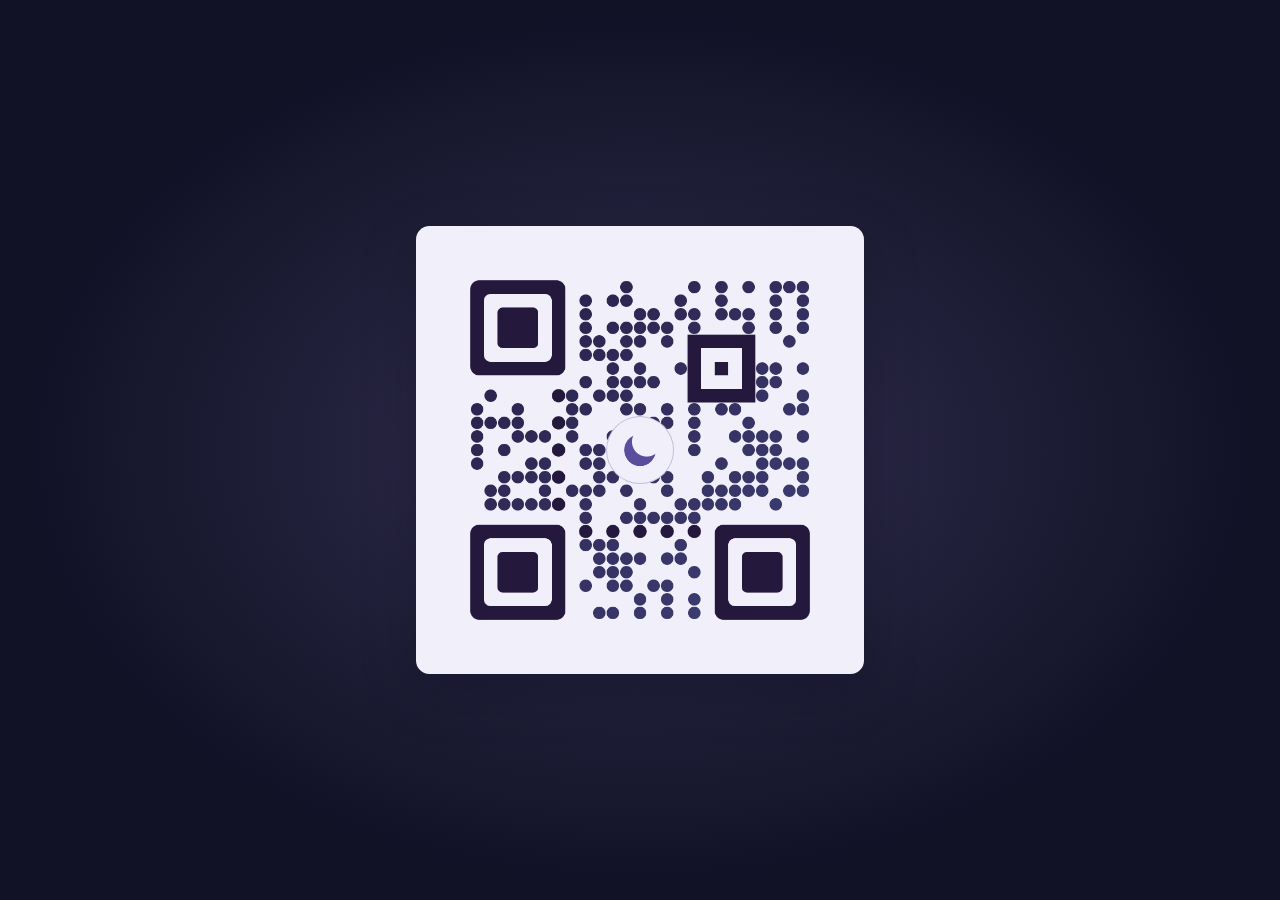
==== index.html @ 36f37d0b "fix: keep DevTools QR codes upright for reliable decoding" ====
<!doctype html>
<html lang="ja">
<head>
  <meta charset="utf-8">
  <meta name="viewport" content="width=device-width, initial-scale=1">
  <meta name="description" content="ブラウザの現在時刻を、秒ごとに姿を変える二次元コードで表示します。">
  <title>二次元コード時計</title>
  <link rel="stylesheet" href="./clock.css?v=8">
  <script defer src="./vendor/qrcodegen-v1.8.0.js"></script>
  <script defer src="./settings.js?v=8"></script>
  <script defer src="./clock.js?v=10"></script>
  <noscript><style>.clock, .settings-button { display: none; }</style></noscript>
</head>
<body>
  <main aria-label="二次元コード時計">
    <time class="visually-hidden" id="time"></time>
    <div class="clock" aria-hidden="true">
      <canvas id="matrix"></canvas>
      <span class="dial"></span>
    </div>
    <noscript>
      時計の表示には JavaScript が必要です。
    </noscript>
  </main>
  <button class="settings-button" id="settings-button" type="button"
    aria-label="表示設定" aria-haspopup="dialog" aria-controls="settings-drawer" aria-expanded="false">
    <span aria-hidden="true">⚙︎</span>
  </button>
  <dialog class="settings-drawer" id="settings-drawer" aria-labelledby="settings-title">
    <header class="settings-header">
      <h1 id="settings-title">設定</h1>
      <button class="close-button" id="settings-close" type="button" aria-label="設定を閉じる" autofocus>
        <span aria-hidden="true"></span>
      </button>
    </header>
    <fieldset class="style-choices">
      <legend>点の形</legend>
      <label class="style-option">
        <img src="./assets/style-round.png" alt="" width="112" height="112">
        <span>まる</span>
        <input type="radio" name="dot-style" value="round" checked>
      </label>
      <label class="style-option">
        <img src="./assets/style-square.png" alt="" width="112" height="112">
        <span>しかく</span>
        <input type="radio" name="dot-style" value="square">
      </label>
    </fieldset>
    <p class="settings-status" id="settings-status" role="status" hidden>このブラウザでは設定を保存できません。ページを開いている間は選択が反映されます。</p>
  </dialog>
</body>
</html>
---- clock.css ----
:root {
  color-scheme: light;
  --field: #dce6df;
  --glow: #faffdf;
  --paper: #f5fcf4;
  --ink: #172d2e;
  --ink-end: #28594d;
  --flash: #087b68;
  --dial: #277262;
  --shadow: #24443c;
}

:root[data-theme="dawn"] {
  --field: #ead4cc;
  --glow: #ffedc4;
  --paper: #fff8ed;
  --ink: #392135;
  --ink-end: #773b46;
  --flash: #a74626;
  --dial: #b05826;
  --shadow: #694531;
}

:root[data-theme="dusk"] {
  color-scheme: dark;
  --field: #2a2238;
  --glow: #654c6e;
  --paper: #fbf1f7;
  --ink: #322043;
  --ink-end: #6a3a63;
  --flash: #96397a;
  --dial: #985176;
  --shadow: #140d1f;
}

:root[data-theme="night"] {
  color-scheme: dark;
  --field: #111226;
  --glow: #343052;
  --paper: #f1effa;
  --ink: #24193d;
  --ink-end: #444580;
  --flash: #6351a8;
  --dial: #5a4d9b;
  --shadow: #060615;
}

body {
  margin: 0;
  background: radial-gradient(ellipse at center, var(--glow), transparent 68%), var(--field);
  color: var(--ink);
}

main {
  display: grid;
  min-height: 100vh;
  min-height: 100svh;
  place-items: center;
}

.clock {
  position: relative;
  width: min(76vw, 66vh, 28rem);
  width: min(76vw, 66svh, 28rem);
  aspect-ratio: 1;
  border-radius: 3%;
  background: var(--paper);
  box-shadow: 0 16px 56px color-mix(in srgb, var(--shadow) 23%, transparent);
}

canvas {
  display: block;
  width: 100%;
  height: 100%;
}

.dial {
  position: absolute;
  top: 50%;
  left: 50%;
  display: grid;
  width: 15.1515%;
  aspect-ratio: 1;
  place-items: center;
  border-radius: 50%;
  background: var(--paper);
  color: var(--dial);
  box-shadow: inset 0 0 0 1px color-mix(in srgb, currentColor 30%, transparent);
  transform: translate(-50%, -50%);
}

.dial::before,
.dial::after {
  content: "";
  grid-area: 1 / 1;
  width: 54%;
  aspect-ratio: 1;
  border-radius: 50%;
}

.dial::before {
  background: radial-gradient(circle closest-side, currentColor 42%, transparent 45%);
}

.dial::after {
  background: repeating-conic-gradient(from -5deg, currentColor 0deg 10deg, transparent 10deg 45deg);
  mask-image: radial-gradient(circle closest-side, transparent 65%, black 68% 98%, transparent 100%);
}

[data-theme="night"] .dial::before {
  width: 48%;
  background: currentColor;
  mask-image: radial-gradient(circle at 71% 24%, transparent 43%, black 46%);
}

[data-theme="night"] .dial::after {
  content: none;
}

.visually-hidden {
  position: absolute;
  width: 1px;
  height: 1px;
  padding: 0;
  overflow: hidden;
  clip-path: inset(50%);
  white-space: nowrap;
}


.settings-button,
.close-button {
  display: grid;
  width: 44px;
  height: 44px;
  padding: 0;
  place-items: center;
  border: 0;
  border-radius: 50%;
  color: var(--ink);
  background: transparent;
  cursor: pointer;
  -webkit-tap-highlight-color: transparent;
}

.settings-button {
  position: fixed;
  top: max(16px, env(safe-area-inset-top));
  right: max(20px, env(safe-area-inset-right));
  z-index: 1;
  background: var(--paper);
  box-shadow: 0 2px 12px color-mix(in srgb, var(--shadow) 12%, transparent);
  opacity: 0;
  pointer-events: none;
  transform: translateY(-3px);
  transition: opacity 280ms ease, transform 280ms ease;
}

.settings-button span {
  font: 28px/1 "Segoe UI Symbol", "Apple Symbols", sans-serif;
}

.settings-button.is-visible {
  opacity: 0.9;
  pointer-events: auto;
  transform: translateY(0);
}

.settings-button:hover,
.close-button:hover {
  background: color-mix(in srgb, var(--paper) 88%, var(--ink));
}

.settings-button:focus-visible,
.close-button:focus-visible,
.style-option:has(input:focus-visible) {
  outline: 2px solid var(--ink);
  outline-offset: 4px;
}

.settings-drawer {
  position: fixed;
  inset: 0 0 0 auto;
  width: min(360px, 100vw);
  height: 100vh;
  height: 100dvh;
  max-width: none;
  max-height: none;
  box-sizing: border-box;
  margin: 0;
  padding: max(24px, env(safe-area-inset-top)) 24px max(24px, env(safe-area-inset-bottom));
  border: 0;
  border-left: 1px solid color-mix(in srgb, var(--ink) 12%, transparent);
  color: var(--ink);
  background: var(--paper);
  color-scheme: light;
  font: 500 16px/1.6 "Inter", "Yu Gothic UI", "Meiryo", sans-serif;
  overflow-y: auto;
  overscroll-behavior: contain;
  opacity: 0;
  transform: translateX(100%);
  transition: transform 280ms ease, opacity 280ms ease,
    display 280ms allow-discrete, overlay 280ms allow-discrete;
}

.settings-drawer[open] {
  opacity: 1;
  transform: translateX(0);
}

.settings-drawer::backdrop {
  background: rgb(0 0 0 / 0);
  transition: background 280ms ease, display 280ms allow-discrete, overlay 280ms allow-discrete;
}

.settings-drawer[open]::backdrop {
  background: rgb(0 0 0 / 0.18);
}

@starting-style {
  .settings-drawer[open] {
    opacity: 0;
    transform: translateX(100%);
  }

  .settings-drawer[open]::backdrop {
    background: rgb(0 0 0 / 0);
  }
}

.settings-header {
  display: flex;
  align-items: center;
  justify-content: space-between;
  margin-bottom: 36px;
}

.settings-header h1 {
  margin: 0;
  font-size: 24px;
  font-weight: 600;
  letter-spacing: 0.04em;
}

.close-button span {
  position: relative;
  width: 18px;
  height: 18px;
}

.close-button span::before,
.close-button span::after {
  content: "";
  position: absolute;
  top: 8px;
  left: 0;
  width: 18px;
  height: 2px;
  border-radius: 1px;
  background: currentColor;
  transform: rotate(45deg);
}

.close-button span::after {
  transform: rotate(-45deg);
}

.style-choices {
  display: grid;
  gap: 12px;
  min-width: 0;
  margin: 0;
  padding: 0;
  border: 0;
}

.style-choices legend {
  margin-bottom: 14px;
  padding: 0;
  font-size: 15px;
  font-weight: 500;
}

.style-option {
  display: grid;
  grid-template-columns: 112px 1fr 20px;
  align-items: center;
  gap: 14px;
  padding: 12px;
  border: 2px solid color-mix(in srgb, var(--ink) 15%, transparent);
  border-radius: 12px;
  cursor: pointer;
  -webkit-tap-highlight-color: transparent;
}

.style-option:has(input:checked) {
  border-color: var(--ink);
}

.style-option img {
  display: block;
  width: 112px;
  height: 112px;
  border-radius: 8px;
}

.style-option span {
  font-size: 18px;
  white-space: nowrap;
}

.style-option input {
  width: 18px;
  height: 18px;
  margin: 0;
  accent-color: var(--ink);
}

.settings-status {
  margin-top: 20px;
  font-size: 14px;
}

@media (max-width: 340px) {
  .settings-drawer {
    padding-left: 16px;
    padding-right: 16px;
  }

  .style-option {
    gap: 10px;
  }
}

@media (prefers-reduced-motion: reduce) {
  .settings-button,
  .settings-drawer,
  .settings-drawer::backdrop {
    transition: none;
  }
}
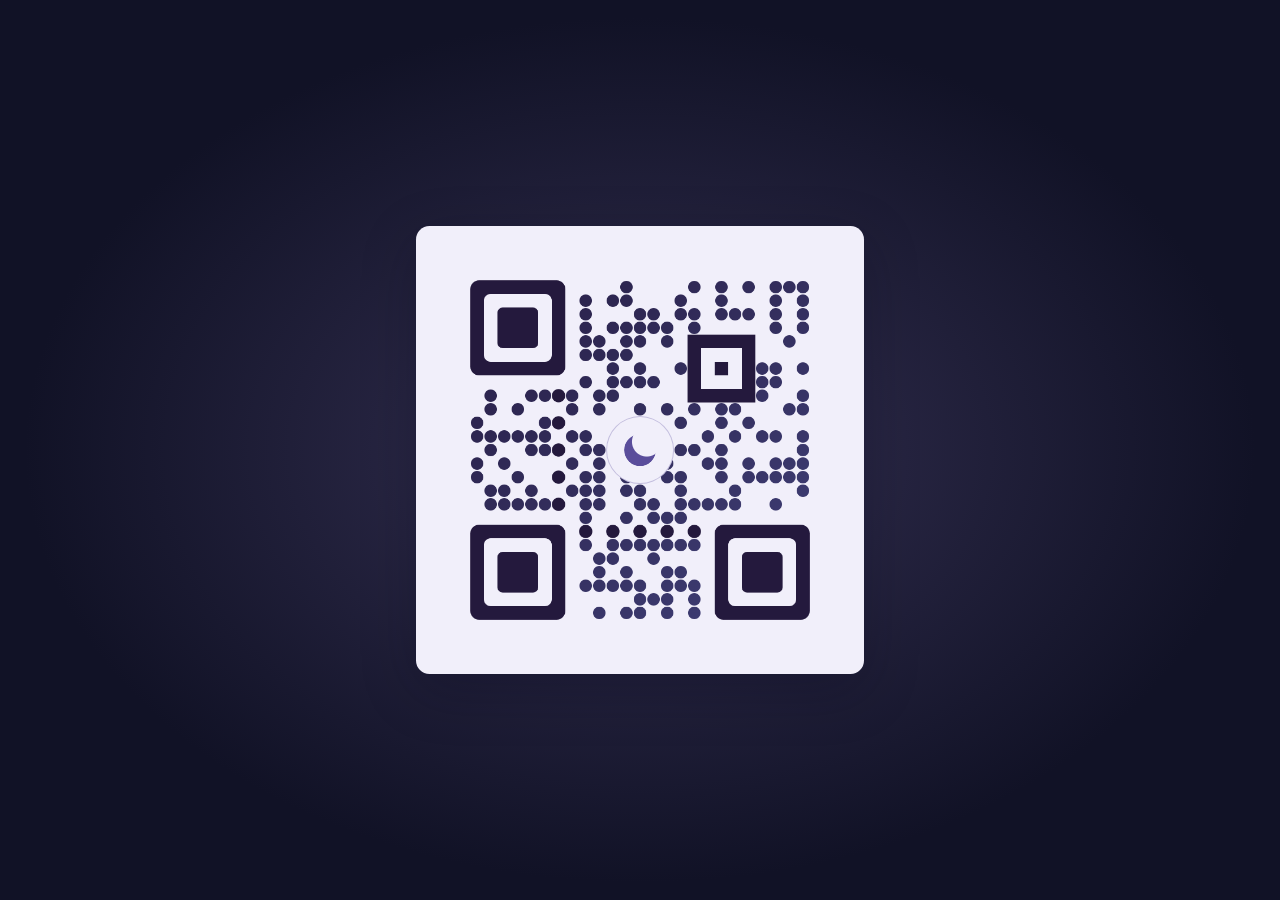
==== commit 5b74e16c: "fix: render a crisp bitmap QR clock in DevTools console" ====
--- a/index.html
+++ b/index.html
@@ -8,7 +8,7 @@
   <link rel="stylesheet" href="./clock.css?v=8">
   <script defer src="./vendor/qrcodegen-v1.8.0.js"></script>
   <script defer src="./settings.js?v=8"></script>
-  <script defer src="./clock.js?v=10"></script>
+  <script defer src="./clock.js?v=11"></script>
   <noscript><style>.clock, .settings-button { display: none; }</style></noscript>
 </head>
 <body>
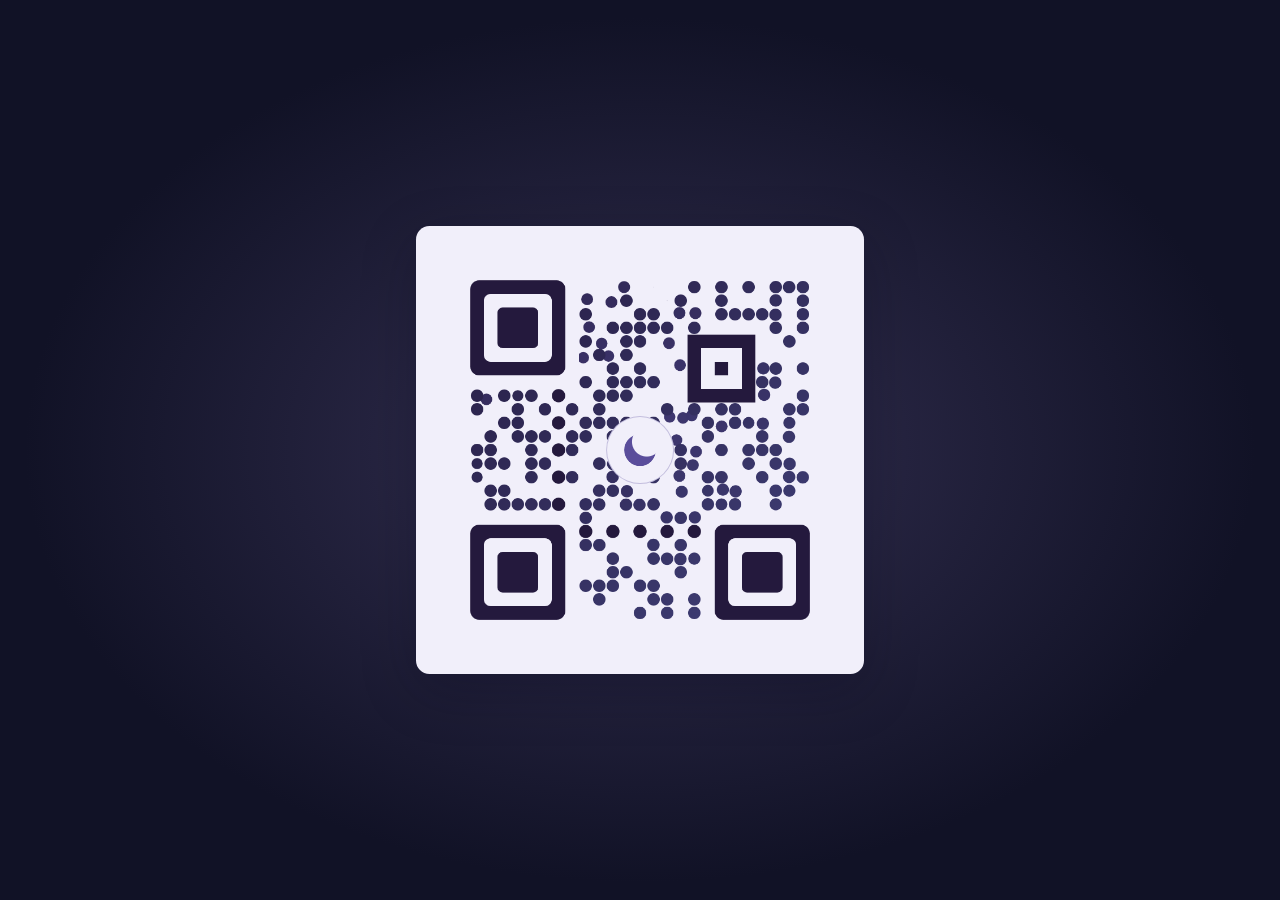
==== commit f9725954: "fix: align DevTools QR spaces across Chrome and Edge" ====
--- a/index.html
+++ b/index.html
@@ -8,7 +8,7 @@
   <link rel="stylesheet" href="./clock.css?v=8">
   <script defer src="./vendor/qrcodegen-v1.8.0.js"></script>
   <script defer src="./settings.js?v=8"></script>
-  <script defer src="./clock.js?v=11"></script>
+  <script defer src="./clock.js?v=12"></script>
   <noscript><style>.clock, .settings-button { display: none; }</style></noscript>
 </head>
 <body>
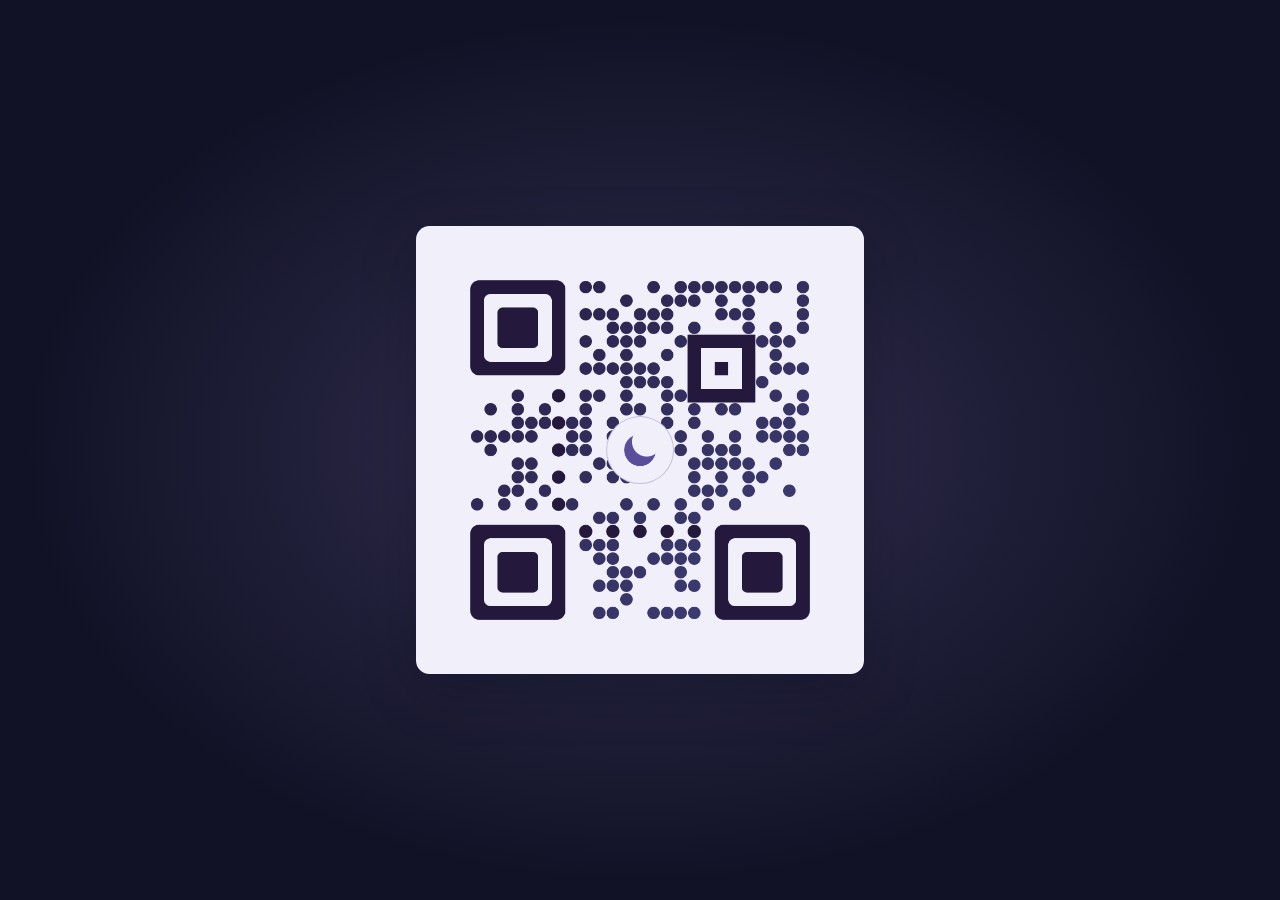
==== commit e9b5daf7: "feat: add English pages, search metadata and web analytics" ====
--- a/index.html
+++ b/index.html
@@ -3,24 +3,59 @@
 <head>
   <meta charset="utf-8">
   <meta name="viewport" content="width=device-width, initial-scale=1">
-  <meta name="description" content="ブラウザの現在時刻を、秒ごとに姿を変える二次元コードで表示します。">
-  <title>二次元コード時計</title>
-  <link rel="stylesheet" href="./clock.css?v=8">
+  <title>二次元コード時計｜QRコードで現在時刻を表示</title>
+  <meta name="description" content="現在時刻をHH:MM:SS形式のQRコードで表示する無料のブラウザ時計。点が滑らかに動いて毎秒更新され、昼夜の配色と、丸・四角のスタイル切り替えに対応しています。">
+  <link rel="canonical" href="https://h4m4chi-ttr.github.io/matrix-code-clock/">
+  <link rel="alternate" hreflang="ja" href="https://h4m4chi-ttr.github.io/matrix-code-clock/">
+  <link rel="alternate" hreflang="en" href="https://h4m4chi-ttr.github.io/matrix-code-clock/en/">
+  <link rel="alternate" hreflang="x-default" href="https://h4m4chi-ttr.github.io/matrix-code-clock/">
+  <link rel="icon" type="image/png" sizes="528x528" href="./assets/style-round.png">
+  <meta property="og:type" content="website">
+  <meta property="og:site_name" content="二次元コード時計">
+  <meta property="og:title" content="二次元コード時計｜QRコードで現在時刻を表示">
+  <meta property="og:description" content="現在時刻をHH:MM:SS形式のQRコードで表示する無料のブラウザ時計。点が滑らかに動いて毎秒更新され、昼夜の配色と、丸・四角のスタイル切り替えに対応しています。">
+  <meta property="og:url" content="https://h4m4chi-ttr.github.io/matrix-code-clock/">
+  <meta property="og:locale" content="ja_JP">
+  <meta property="og:locale:alternate" content="en_US">
+  <meta property="og:image" content="https://h4m4chi-ttr.github.io/matrix-code-clock/assets/style-round.png">
+  <meta property="og:image:width" content="528">
+  <meta property="og:image:height" content="528">
+  <meta property="og:image:alt" content="現在時刻を丸い点のQRコードで表示する二次元コード時計">
+  <meta name="twitter:card" content="summary">
+  <meta name="twitter:title" content="二次元コード時計｜QRコードで現在時刻を表示">
+  <meta name="twitter:description" content="現在時刻をHH:MM:SS形式のQRコードで表示する無料のブラウザ時計。点が滑らかに動いて毎秒更新され、昼夜の配色と、丸・四角のスタイル切り替えに対応しています。">
+  <meta name="twitter:image" content="https://h4m4chi-ttr.github.io/matrix-code-clock/assets/style-round.png">
+  <meta name="twitter:image:alt" content="現在時刻を丸い点のQRコードで表示する二次元コード時計">
+  <script type="application/ld+json">
+{
+  "@context": "https://schema.org",
+  "@type": "WebApplication",
+  "name": "二次元コード時計",
+  "url": "https://h4m4chi-ttr.github.io/matrix-code-clock/",
+  "description": "現在時刻をHH:MM:SS形式のQRコードで表示する無料のブラウザ時計。点が滑らかに動いて毎秒更新され、昼夜の配色と、丸・四角のスタイル切り替えに対応しています。",
+  "applicationCategory": "UtilitiesApplication",
+  "operatingSystem": "Any",
+  "browserRequirements": "Requires JavaScript",
+  "inLanguage": "ja",
+  "isAccessibleForFree": true,
+  "image": "https://h4m4chi-ttr.github.io/matrix-code-clock/assets/style-round.png"
+}
+  </script>
+  <link rel="stylesheet" href="./clock.css?v=13">
   <script defer src="./vendor/qrcodegen-v1.8.0.js"></script>
   <script defer src="./settings.js?v=8"></script>
-  <script defer src="./clock.js?v=12"></script>
+  <script defer src="./clock.js?v=13"></script>
   <noscript><style>.clock, .settings-button { display: none; }</style></noscript>
 </head>
 <body>
-  <main aria-label="二次元コード時計">
+  <main aria-labelledby="clock-title">
+    <h1 class="visually-hidden" id="clock-title">二次元コード時計</h1>
     <time class="visually-hidden" id="time"></time>
     <div class="clock" aria-hidden="true">
       <canvas id="matrix"></canvas>
       <span class="dial"></span>
     </div>
-    <noscript>
-      時計の表示には JavaScript が必要です。
-    </noscript>
+    <noscript>時計の表示には JavaScript が必要です。</noscript>
   </main>
   <button class="settings-button" id="settings-button" type="button"
     aria-label="表示設定" aria-haspopup="dialog" aria-controls="settings-drawer" aria-expanded="false">
@@ -28,7 +63,7 @@
   </button>
   <dialog class="settings-drawer" id="settings-drawer" aria-labelledby="settings-title">
     <header class="settings-header">
-      <h1 id="settings-title">設定</h1>
+      <h2 id="settings-title">設定</h2>
       <button class="close-button" id="settings-close" type="button" aria-label="設定を閉じる" autofocus>
         <span aria-hidden="true"></span>
       </button>
@@ -47,6 +82,18 @@
       </label>
     </fieldset>
     <p class="settings-status" id="settings-status" role="status" hidden>このブラウザでは設定を保存できません。ページを開いている間は選択が反映されます。</p>
+    <section class="settings-language" aria-labelledby="language-title">
+      <h3 id="language-title">言語 / Language</h3>
+      <nav class="language-links" aria-label="表示言語">
+        <a href="./" lang="ja" hreflang="ja" aria-current="page">日本語</a>
+        <a href="./en/" lang="en" hreflang="en">English</a>
+      </nav>
+    </section>
+    <section class="settings-about" aria-labelledby="about-title">
+      <h3 id="about-title">この時計について</h3>
+      <p>QRコードを読み取ると、このブラウザの現在時刻が24時間表記（HH:MM:SS）でわかります。点は毎秒動き、時間帯に合わせて配色が変わります。</p>
+    </section>
   </dialog>
+  <!-- Cloudflare Web Analytics --><script type='module' src='https://static.cloudflareinsights.com/beacon.min.js' data-cf-beacon='{"token": "d2ba9cc87f1e47fe9663989d68b282ad"}'></script><!-- End Cloudflare Web Analytics -->
 </body>
 </html>
--- a/clock.css
+++ b/clock.css
@@ -229,13 +229,17 @@
 }
 
 .settings-header {
+  position: sticky;
+  top: 0;
+  z-index: 1;
+  background: var(--paper);
   display: flex;
   align-items: center;
   justify-content: space-between;
   margin-bottom: 36px;
 }
 
-.settings-header h1 {
+.settings-header h2 {
   margin: 0;
   font-size: 24px;
   font-weight: 600;
@@ -339,3 +343,58 @@
     transition: none;
   }
 }
+
+
+.settings-language,
+.settings-about {
+  margin-top: 28px;
+}
+
+.settings-language h3,
+.settings-about h3 {
+  margin: 0;
+  font-size: 15px;
+  font-weight: 500;
+}
+
+.language-links {
+  display: flex;
+  gap: 10px;
+  margin-top: 12px;
+}
+
+.language-links a {
+  flex: 1;
+  padding: 10px 12px;
+  border: 1px solid color-mix(in srgb, var(--ink) 20%, transparent);
+  border-radius: 8px;
+  color: inherit;
+  text-align: center;
+  text-decoration: none;
+  -webkit-tap-highlight-color: transparent;
+}
+
+.language-links a[aria-current="page"] {
+  border-color: var(--ink);
+  background: color-mix(in srgb, var(--ink) 6%, transparent);
+  font-weight: 600;
+}
+
+.language-links a:hover {
+  background: color-mix(in srgb, var(--ink) 10%, transparent);
+}
+
+.language-links a:focus-visible {
+  outline: 2px solid var(--ink);
+  outline-offset: 4px;
+}
+
+.settings-about {
+  padding-top: 20px;
+  border-top: 1px solid color-mix(in srgb, var(--ink) 15%, transparent);
+}
+
+.settings-about p {
+  margin: 8px 0 0;
+  font-size: 14px;
+}
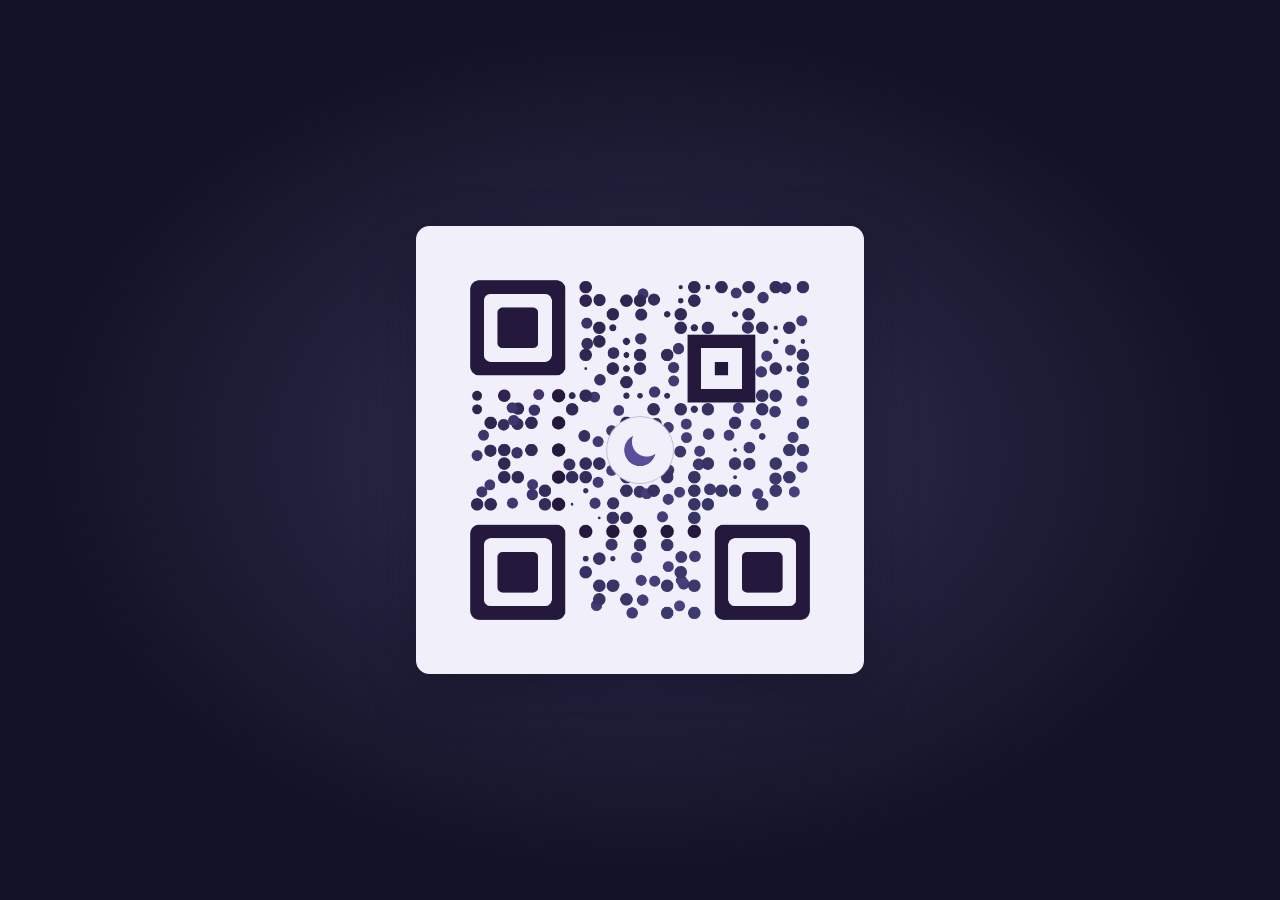
==== commit 8b259b3b: "chore: add Google Search Console ownership verification" ====
--- a/index.html
+++ b/index.html
@@ -2,6 +2,7 @@
 <html lang="ja">
 <head>
   <meta charset="utf-8">
+  <meta name="google-site-verification" content="p-AkcJozJo-YC9VcFjYHbP_1rPT39gdbR1aiKtO6d94" />
   <meta name="viewport" content="width=device-width, initial-scale=1">
   <title>二次元コード時計｜QRコードで現在時刻を表示</title>
   <meta name="description" content="現在時刻をHH:MM:SS形式のQRコードで表示する無料のブラウザ時計。点が滑らかに動いて毎秒更新され、昼夜の配色と、丸・四角のスタイル切り替えに対応しています。">
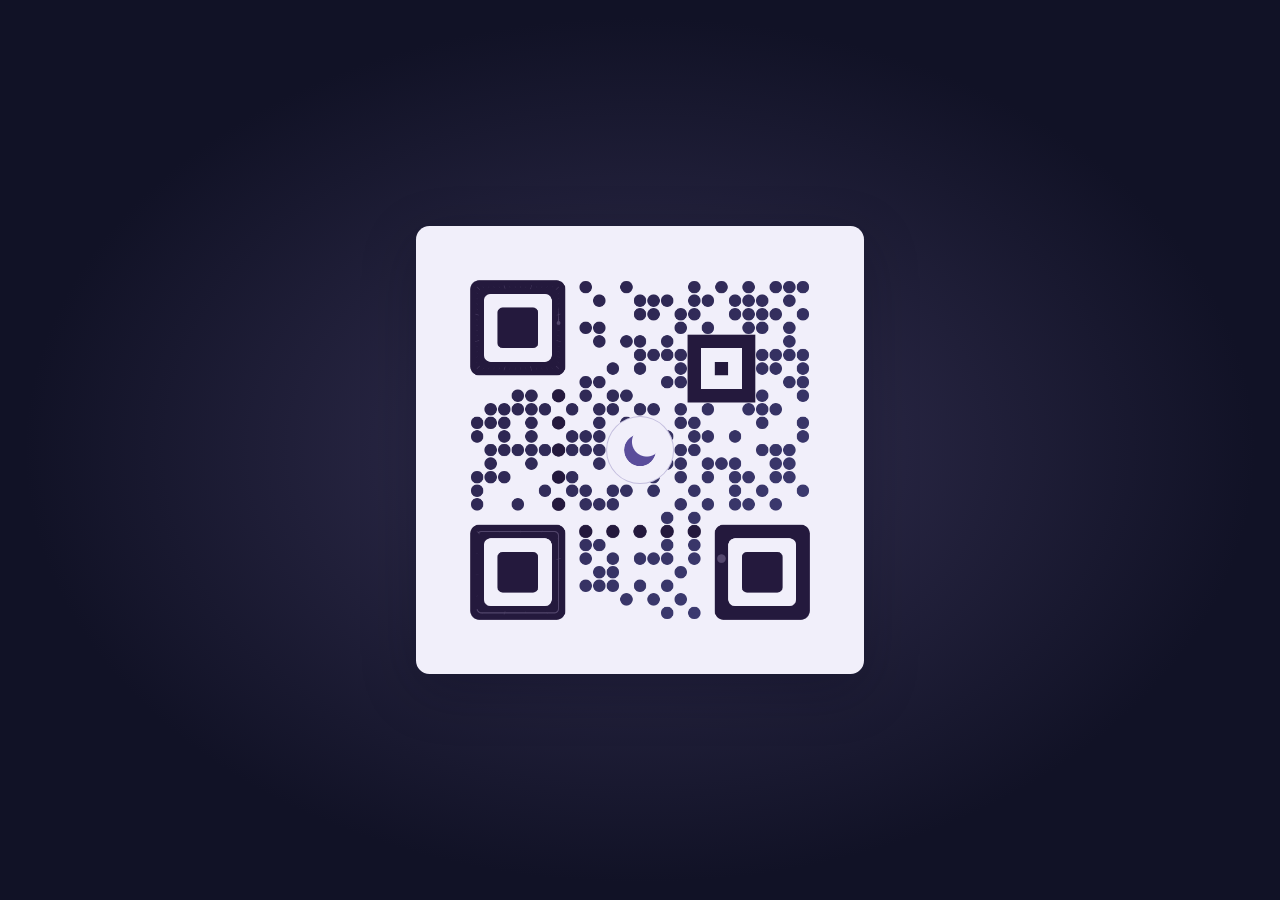
==== commit 8b1440bb: "feat: add subtle time cues to finder patterns" ====
--- a/index.html
+++ b/index.html
@@ -42,10 +42,10 @@
   "image": "https://h4m4chi-ttr.github.io/matrix-code-clock/assets/style-round.png"
 }
   </script>
-  <link rel="stylesheet" href="./clock.css?v=13">
+  <link rel="stylesheet" href="./clock.css?v=14">
   <script defer src="./vendor/qrcodegen-v1.8.0.js"></script>
   <script defer src="./settings.js?v=8"></script>
-  <script defer src="./clock.js?v=13"></script>
+  <script defer src="./clock.js?v=14"></script>
   <noscript><style>.clock, .settings-button { display: none; }</style></noscript>
 </head>
 <body>
@@ -54,6 +54,7 @@
     <time class="visually-hidden" id="time"></time>
     <div class="clock" aria-hidden="true">
       <canvas id="matrix"></canvas>
+      <canvas id="finder-cues"></canvas>
       <span class="dial"></span>
     </div>
     <noscript>時計の表示には JavaScript が必要です。</noscript>
--- a/clock.css
+++ b/clock.css
@@ -4,6 +4,7 @@
   --glow: #faffdf;
   --paper: #f5fcf4;
   --ink: #172d2e;
+  --cue: #3f5b55;
   --ink-end: #28594d;
   --flash: #087b68;
   --dial: #277262;
@@ -15,6 +16,7 @@
   --glow: #ffedc4;
   --paper: #fff8ed;
   --ink: #392135;
+  --cue: #6d4a50;
   --ink-end: #773b46;
   --flash: #a74626;
   --dial: #b05826;
@@ -27,6 +29,7 @@
   --glow: #654c6e;
   --paper: #fbf1f7;
   --ink: #322043;
+  --cue: #6d4b63;
   --ink-end: #6a3a63;
   --flash: #96397a;
   --dial: #985176;
@@ -39,6 +42,7 @@
   --glow: #343052;
   --paper: #f1effa;
   --ink: #24193d;
+  --cue: #55486e;
   --ink-end: #444580;
   --flash: #6351a8;
   --dial: #5a4d9b;
@@ -72,6 +76,12 @@
   display: block;
   width: 100%;
   height: 100%;
+}
+
+#finder-cues {
+  position: absolute;
+  inset: 0;
+  pointer-events: none;
 }
 
 .dial {
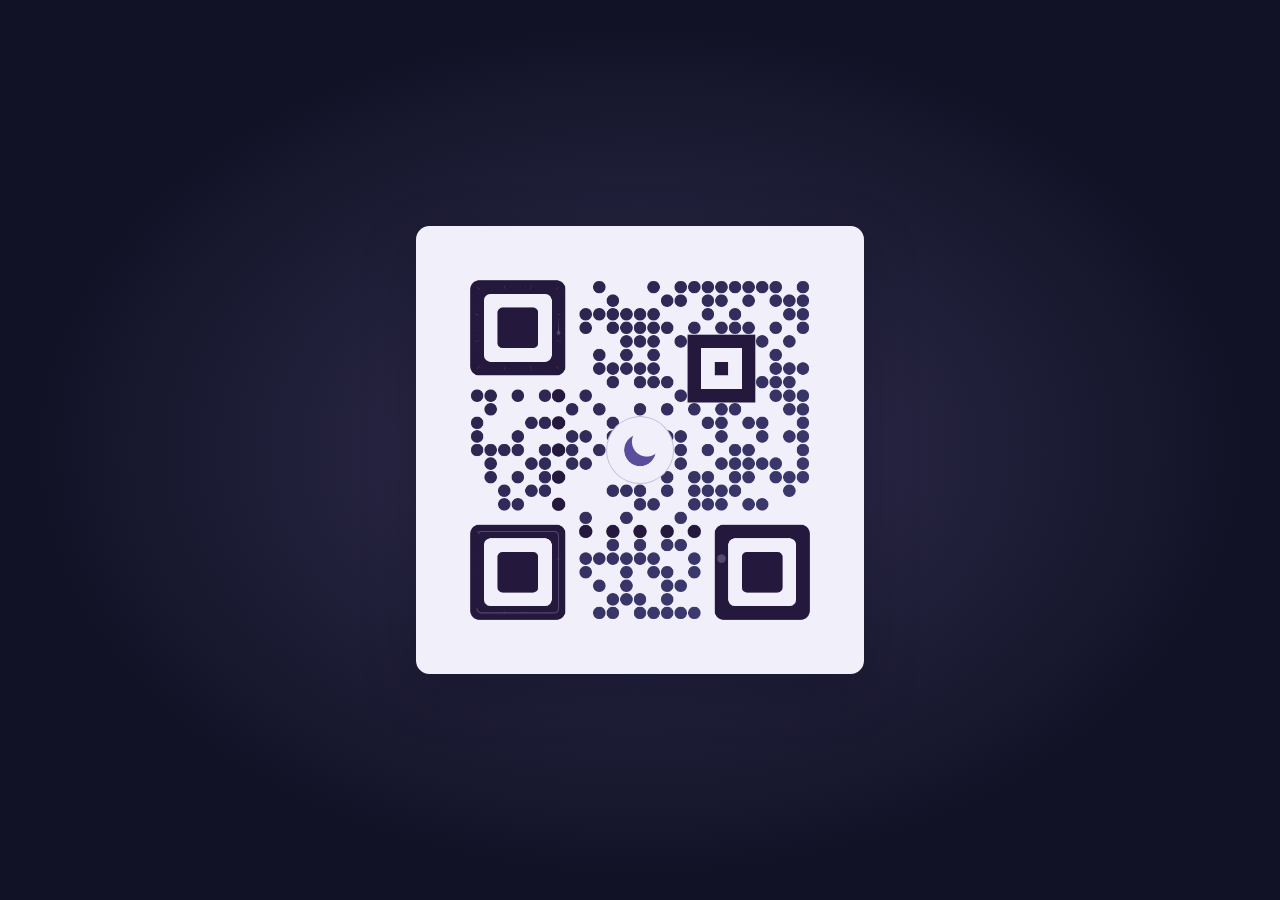
==== commit f803c9bd: "chore: use matrix code wording in page metadata" ====
--- a/index.html
+++ b/index.html
@@ -4,8 +4,8 @@
   <meta charset="utf-8">
   <meta name="google-site-verification" content="p-AkcJozJo-YC9VcFjYHbP_1rPT39gdbR1aiKtO6d94" />
   <meta name="viewport" content="width=device-width, initial-scale=1">
-  <title>二次元コード時計｜QRコードで現在時刻を表示</title>
-  <meta name="description" content="現在時刻をHH:MM:SS形式のQRコードで表示する無料のブラウザ時計。点が滑らかに動いて毎秒更新され、昼夜の配色と、丸・四角のスタイル切り替えに対応しています。">
+  <title>二次元コード時計｜現在時刻を表示</title>
+  <meta name="description" content="現在時刻をHH:MM:SS形式の二次元コードで表示する無料のブラウザ時計。点が滑らかに動いて毎秒更新され、昼夜の配色と、丸・四角のスタイル切り替えに対応しています。">
   <link rel="canonical" href="https://h4m4chi-ttr.github.io/matrix-code-clock/">
   <link rel="alternate" hreflang="ja" href="https://h4m4chi-ttr.github.io/matrix-code-clock/">
   <link rel="alternate" hreflang="en" href="https://h4m4chi-ttr.github.io/matrix-code-clock/en/">
@@ -13,27 +13,27 @@
   <link rel="icon" type="image/png" sizes="528x528" href="./assets/style-round.png">
   <meta property="og:type" content="website">
   <meta property="og:site_name" content="二次元コード時計">
-  <meta property="og:title" content="二次元コード時計｜QRコードで現在時刻を表示">
-  <meta property="og:description" content="現在時刻をHH:MM:SS形式のQRコードで表示する無料のブラウザ時計。点が滑らかに動いて毎秒更新され、昼夜の配色と、丸・四角のスタイル切り替えに対応しています。">
+  <meta property="og:title" content="二次元コード時計｜現在時刻を表示">
+  <meta property="og:description" content="現在時刻をHH:MM:SS形式の二次元コードで表示する無料のブラウザ時計。点が滑らかに動いて毎秒更新され、昼夜の配色と、丸・四角のスタイル切り替えに対応しています。">
   <meta property="og:url" content="https://h4m4chi-ttr.github.io/matrix-code-clock/">
   <meta property="og:locale" content="ja_JP">
   <meta property="og:locale:alternate" content="en_US">
   <meta property="og:image" content="https://h4m4chi-ttr.github.io/matrix-code-clock/assets/style-round.png">
   <meta property="og:image:width" content="528">
   <meta property="og:image:height" content="528">
-  <meta property="og:image:alt" content="現在時刻を丸い点のQRコードで表示する二次元コード時計">
+  <meta property="og:image:alt" content="現在時刻を丸い点の二次元コードで表示する二次元コード時計">
   <meta name="twitter:card" content="summary">
-  <meta name="twitter:title" content="二次元コード時計｜QRコードで現在時刻を表示">
-  <meta name="twitter:description" content="現在時刻をHH:MM:SS形式のQRコードで表示する無料のブラウザ時計。点が滑らかに動いて毎秒更新され、昼夜の配色と、丸・四角のスタイル切り替えに対応しています。">
+  <meta name="twitter:title" content="二次元コード時計｜現在時刻を表示">
+  <meta name="twitter:description" content="現在時刻をHH:MM:SS形式の二次元コードで表示する無料のブラウザ時計。点が滑らかに動いて毎秒更新され、昼夜の配色と、丸・四角のスタイル切り替えに対応しています。">
   <meta name="twitter:image" content="https://h4m4chi-ttr.github.io/matrix-code-clock/assets/style-round.png">
-  <meta name="twitter:image:alt" content="現在時刻を丸い点のQRコードで表示する二次元コード時計">
+  <meta name="twitter:image:alt" content="現在時刻を丸い点の二次元コードで表示する二次元コード時計">
   <script type="application/ld+json">
 {
   "@context": "https://schema.org",
   "@type": "WebApplication",
   "name": "二次元コード時計",
   "url": "https://h4m4chi-ttr.github.io/matrix-code-clock/",
-  "description": "現在時刻をHH:MM:SS形式のQRコードで表示する無料のブラウザ時計。点が滑らかに動いて毎秒更新され、昼夜の配色と、丸・四角のスタイル切り替えに対応しています。",
+  "description": "現在時刻をHH:MM:SS形式の二次元コードで表示する無料のブラウザ時計。点が滑らかに動いて毎秒更新され、昼夜の配色と、丸・四角のスタイル切り替えに対応しています。",
   "applicationCategory": "UtilitiesApplication",
   "operatingSystem": "Any",
   "browserRequirements": "Requires JavaScript",
@@ -93,7 +93,7 @@
     </section>
     <section class="settings-about" aria-labelledby="about-title">
       <h3 id="about-title">この時計について</h3>
-      <p>QRコードを読み取ると、このブラウザの現在時刻が24時間表記（HH:MM:SS）でわかります。点は毎秒動き、時間帯に合わせて配色が変わります。</p>
+      <p>二次元コードを読み取ると、このブラウザの現在時刻が24時間表記（HH:MM:SS）でわかります。点は毎秒動き、時間帯に合わせて配色が変わります。</p>
     </section>
   </dialog>
   <!-- Cloudflare Web Analytics --><script type='module' src='https://static.cloudflareinsights.com/beacon.min.js' data-cf-beacon='{"token": "d2ba9cc87f1e47fe9663989d68b282ad"}'></script><!-- End Cloudflare Web Analytics -->
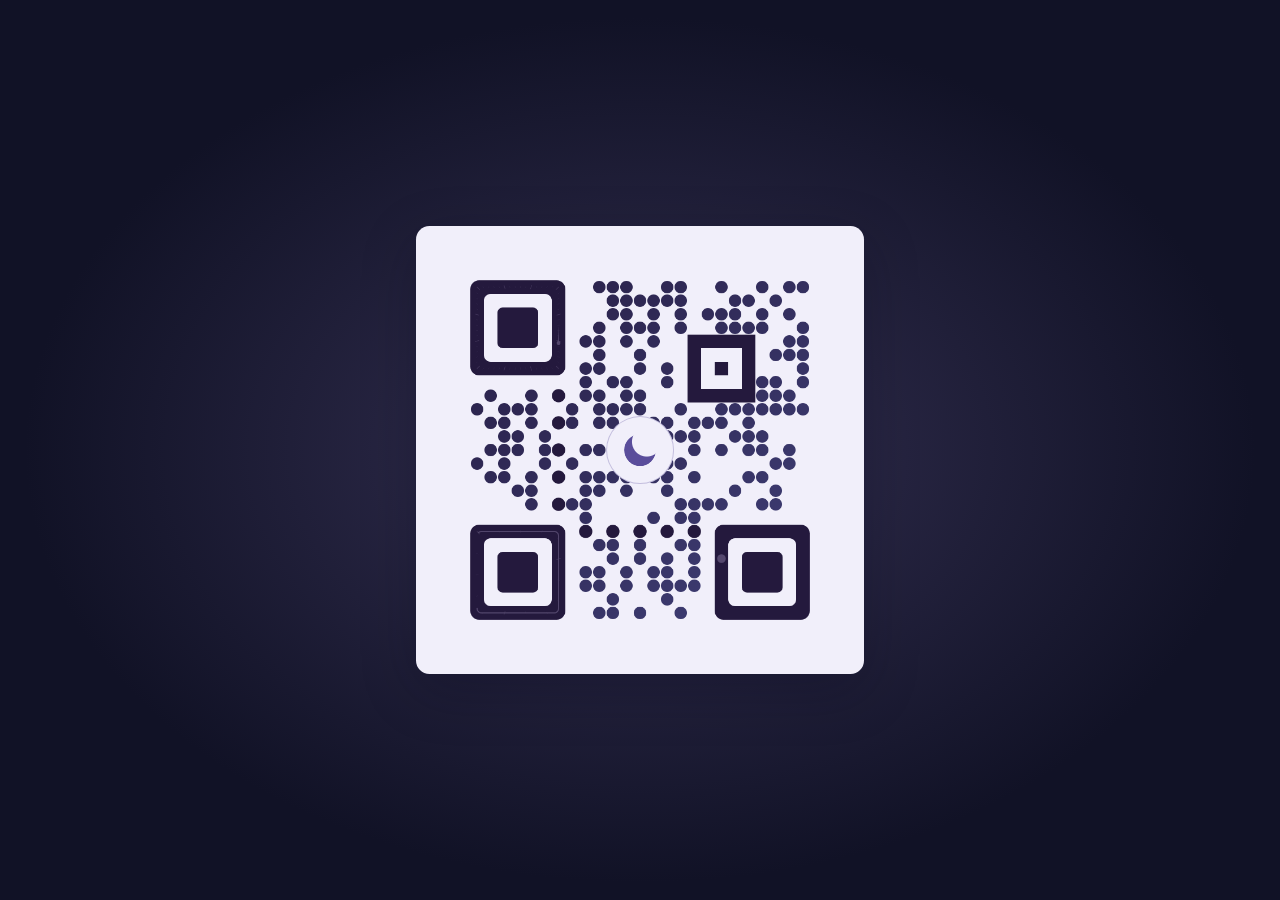
==== commit cbd93b0b: "feat: add subtle social links to settings drawer" ====
--- a/index.html
+++ b/index.html
@@ -42,7 +42,7 @@
   "image": "https://h4m4chi-ttr.github.io/matrix-code-clock/assets/style-round.png"
 }
   </script>
-  <link rel="stylesheet" href="./clock.css?v=14">
+  <link rel="stylesheet" href="./clock.css?v=15">
   <script defer src="./vendor/qrcodegen-v1.8.0.js"></script>
   <script defer src="./settings.js?v=8"></script>
   <script defer src="./clock.js?v=14"></script>
@@ -95,6 +95,16 @@
       <h3 id="about-title">この時計について</h3>
       <p>二次元コードを読み取ると、このブラウザの現在時刻が24時間表記（HH:MM:SS）でわかります。点は毎秒動き、時間帯に合わせて配色が変わります。</p>
     </section>
+    <nav class="settings-links" aria-label="関連リンク">
+      <a href="https://x.com/hamachi_ttr" target="_blank" rel="noopener noreferrer"
+        aria-label="Xで @hamachi_ttr を見る（新しいタブで開く）" title="X · @hamachi_ttr">
+        <svg width="18" height="18" fill="currentColor" aria-hidden="true" focusable="false"><use href="./assets/social-icons.svg#x"></use></svg>
+      </a>
+      <a href="https://github.com/H4M4CHi-ttr/matrix-code-clock" target="_blank" rel="noopener noreferrer"
+        aria-label="GitHubでソースコードを見る（新しいタブで開く）" title="GitHub · ソースコード">
+        <svg width="18" height="18" fill="currentColor" aria-hidden="true" focusable="false"><use href="./assets/social-icons.svg#github"></use></svg>
+      </a>
+    </nav>
   </dialog>
   <!-- Cloudflare Web Analytics --><script type='module' src='https://static.cloudflareinsights.com/beacon.min.js' data-cf-beacon='{"token": "d2ba9cc87f1e47fe9663989d68b282ad"}'></script><!-- End Cloudflare Web Analytics -->
 </body>
--- a/clock.css
+++ b/clock.css
@@ -408,3 +408,32 @@
   margin: 8px 0 0;
   font-size: 14px;
 }
+
+.settings-links {
+  display: flex;
+  justify-content: flex-end;
+  gap: 4px;
+  margin-top: 16px;
+}
+
+.settings-links a {
+  display: grid;
+  width: 44px;
+  height: 44px;
+  place-items: center;
+  border-radius: 50%;
+  color: color-mix(in srgb, var(--ink) 65%, var(--paper));
+  text-decoration: none;
+  -webkit-tap-highlight-color: transparent;
+}
+
+.settings-links a:hover,
+.settings-links a:focus-visible {
+  color: var(--ink);
+  background: color-mix(in srgb, var(--ink) 6%, transparent);
+}
+
+.settings-links a:focus-visible {
+  outline: 2px solid var(--ink);
+  outline-offset: 2px;
+}
